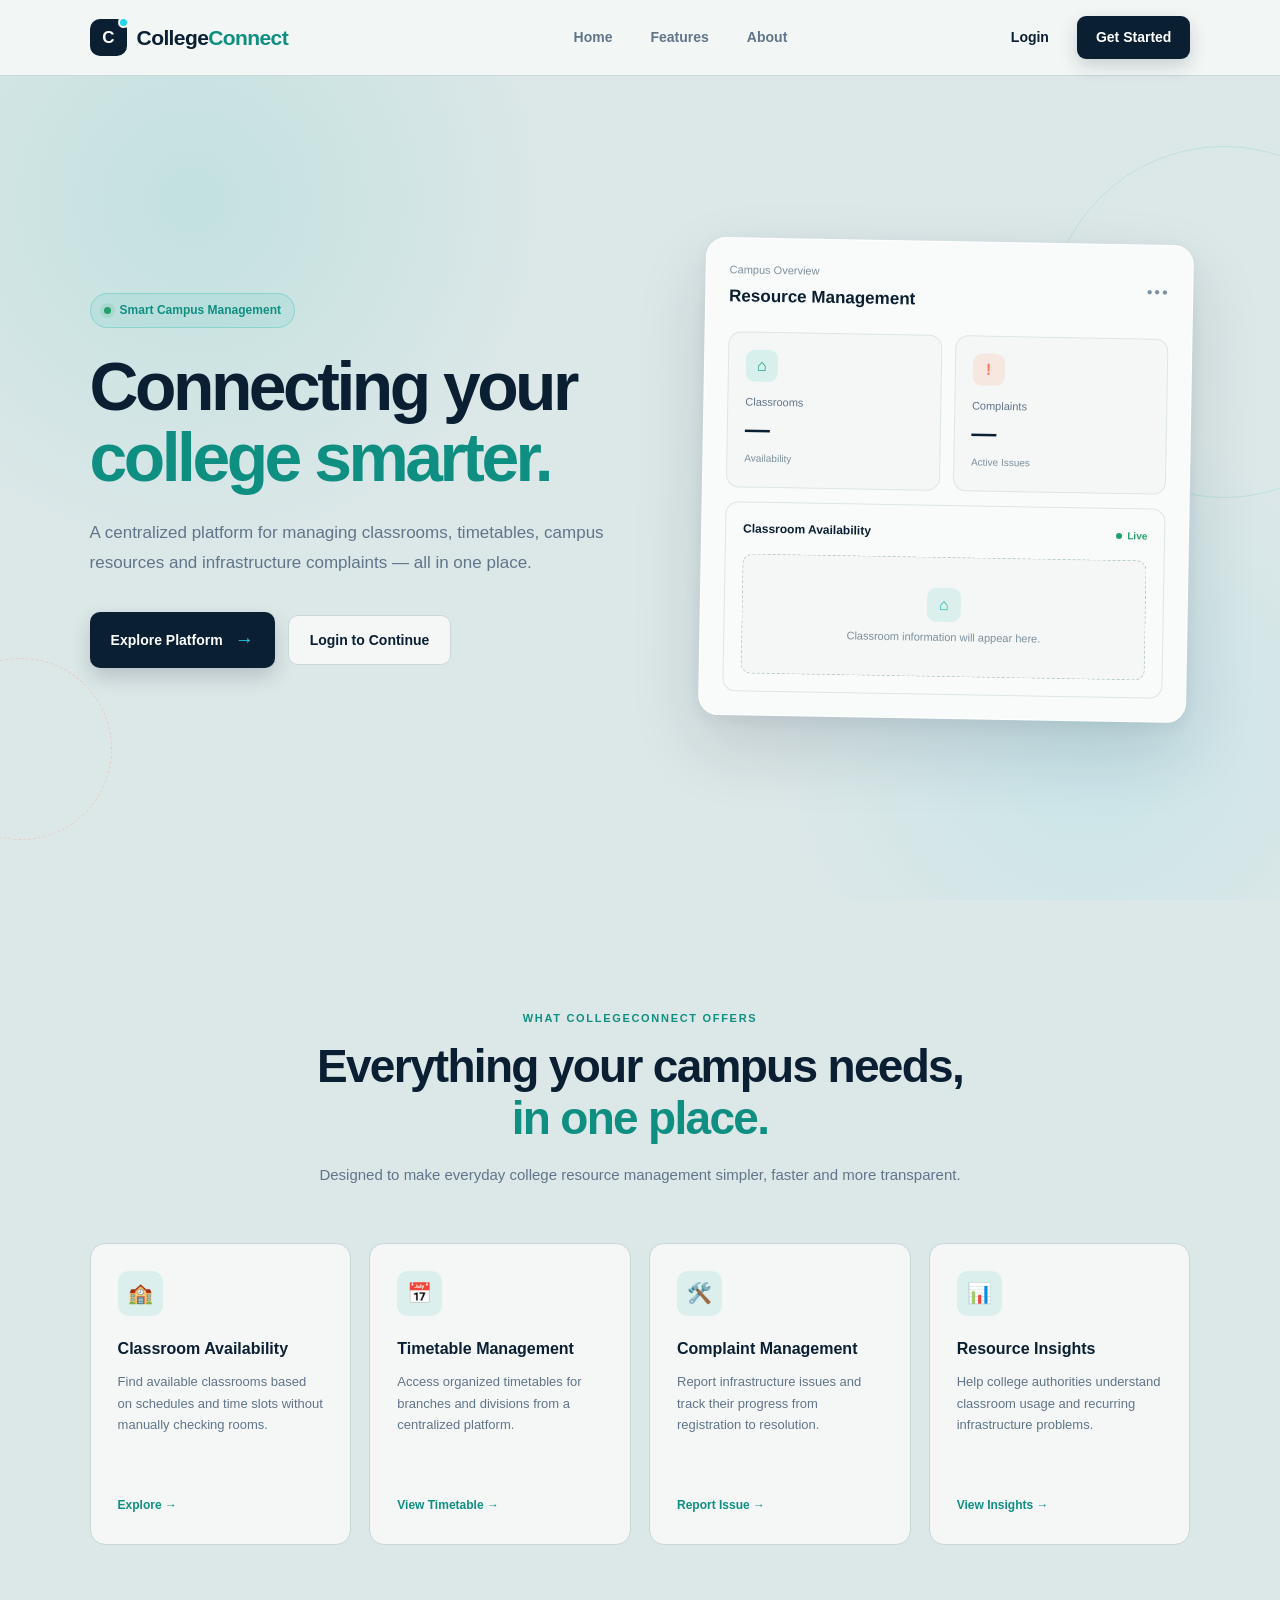
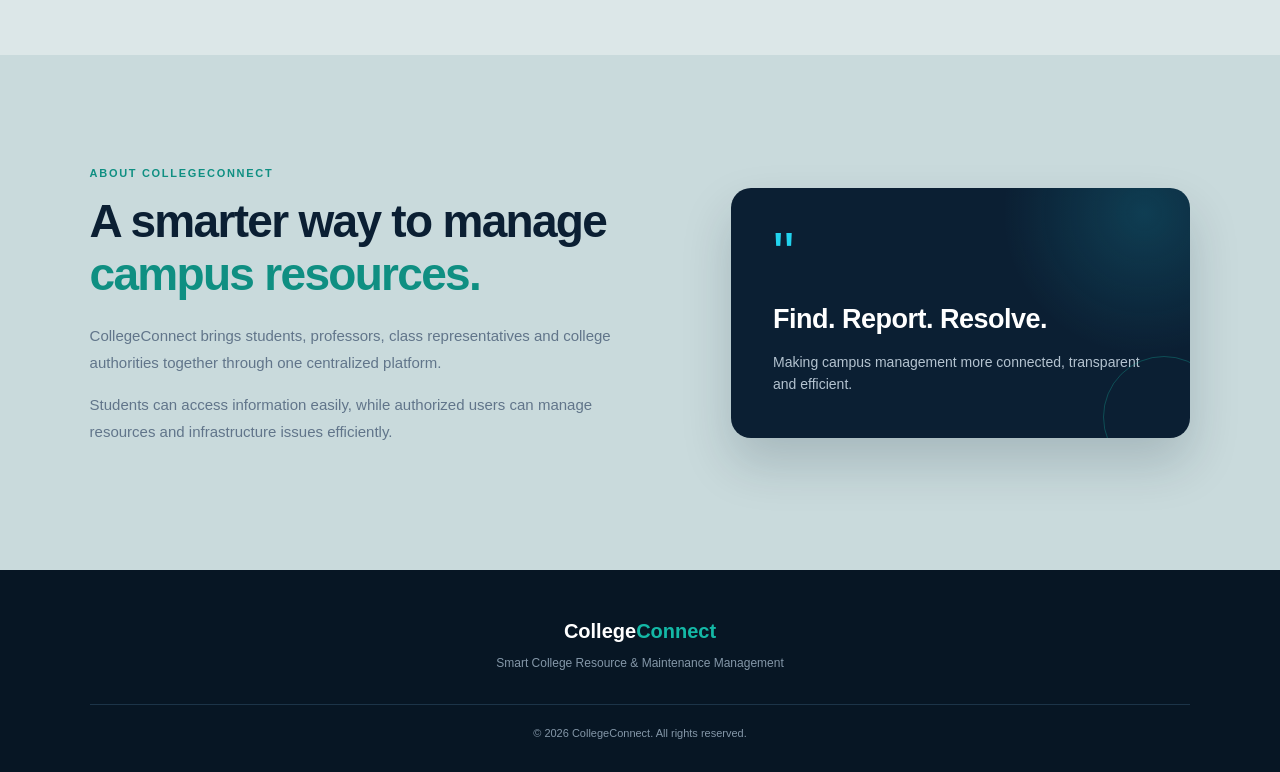
==== index.html @ b2b199e2 "Initial commit: CollegeConnect" ====
<!DOCTYPE html>
<html lang="en">
<head>
    <meta charset="UTF-8">
    <meta name="viewport" content="width=device-width, initial-scale=1.0">

    <title>CollegeConnect | Smart Campus Management</title>

    <!-- CSS -->
    <link rel="stylesheet" href="css/style.css">
</head>

<body>

    <!-- ================= NAVBAR ================= -->
    <header class="navbar">

        <div class="logo">
            <span class="logo-icon">C</span>
            <span>College<span class="logo-highlight">Connect</span></span>
        </div>

        <nav class="nav-links">
            <a href="#home">Home</a>
            <a href="#features">Features</a>
            <a href="#about">About</a>
        </nav>

        <div class="nav-buttons">
            <a href="#" class="login-btn">Login</a>
            <a href="#" class="get-started-btn">Get Started</a>
        </div>

    </header>


    <!-- ================= HERO SECTION ================= -->
    <main>

        <section class="hero" id="home">

            <div class="hero-content">

                <div class="hero-badge">
                    <span class="status-dot"></span>
                    Smart Campus Management
                </div>

                <h1>
                    Connecting your
                    <span>college smarter.</span>
                </h1>

                <p>
                    A centralized platform for managing classrooms,
                    timetables, campus resources and infrastructure
                    complaints — all in one place.
                </p>

                <div class="hero-buttons">

                    <a href="#features" class="primary-btn">
                        Explore Platform
                        <span>→</span>
                    </a>

                    <a href="#" class="secondary-btn">
                        Login to Continue
                    </a>

                </div>

            </div>


            <!-- HERO VISUAL -->

            <div class="hero-visual">

                <div class="dashboard-card">

                    <div class="card-top">

                        <div>
                            <small>Campus Overview</small>
                            <h3>Resource Management</h3>
                        </div>

                        <div class="card-menu">•••</div>

                    </div>


                    <div class="overview-grid">

                        <div class="overview-box">
                            <div class="box-icon classroom-icon">⌂</div>
                            <small>Classrooms</small>
                            <strong>—</strong>
                            <span>Availability</span>
                        </div>

                        <div class="overview-box">
                            <div class="box-icon complaint-icon">!</div>
                            <small>Complaints</small>
                            <strong>—</strong>
                            <span>Active Issues</span>
                        </div>

                    </div>


                    <div class="availability-card">

                        <div class="availability-heading">
                            <span>Classroom Availability</span>
                            <span class="live-status">
                                <i></i> Live
                            </span>
                        </div>

                        <div class="availability-placeholder">
                            <div class="placeholder-icon">⌂</div>

                            <p>
                                Classroom information will
                                appear here.
                            </p>
                        </div>

                    </div>

                </div>

            </div>

        </section>


        <!-- ================= FEATURES ================= -->

        <section class="features-section" id="features">

            <div class="section-heading">

                <div class="section-label">
                    WHAT COLLEGECONNECT OFFERS
                </div>

                <h2>
                    Everything your campus needs,
                    <span>in one place.</span>
                </h2>

                <p>
                    Designed to make everyday college resource
                    management simpler, faster and more transparent.
                </p>

            </div>


            <div class="features-grid">

                <!-- Feature 1 -->

                <div class="feature-card">

                    <div class="feature-icon">
                        🏫
                    </div>

                    <h3>Classroom Availability</h3>

                    <p>
                        Find available classrooms based on
                        schedules and time slots without
                        manually checking rooms.
                    </p>

                    <a href="#">Explore →</a>

                </div>


                <!-- Feature 2 -->

                <div class="feature-card">

                    <div class="feature-icon">
                        📅
                    </div>

                    <h3>Timetable Management</h3>

                    <p>
                        Access organized timetables for
                        branches and divisions from a
                        centralized platform.
                    </p>

                    <a href="#">View Timetable →</a>

                </div>


                <!-- Feature 3 -->

                <div class="feature-card">

                    <div class="feature-icon">
                        🛠️
                    </div>

                    <h3>Complaint Management</h3>

                    <p>
                        Report infrastructure issues and
                        track their progress from registration
                        to resolution.
                    </p>

                    <a href="#">Report Issue →</a>

                </div>


                <!-- Feature 4 -->

                <div class="feature-card">

                    <div class="feature-icon">
                        📊
                    </div>

                    <h3>Resource Insights</h3>

                    <p>
                        Help college authorities understand
                        classroom usage and recurring
                        infrastructure problems.
                    </p>

                    <a href="#">View Insights →</a>

                </div>

            </div>

        </section>


        <!-- ================= ABOUT ================= -->

        <section class="about-section" id="about">

            <div class="about-content">

                <div class="section-label">
                    ABOUT COLLEGECONNECT
                </div>

                <h2>
                    A smarter way to manage
                    <span>campus resources.</span>
                </h2>

                <p>
                    CollegeConnect brings students, professors,
                    class representatives and college authorities
                    together through one centralized platform.
                </p>

                <p>
                    Students can access information easily, while
                    authorized users can manage resources and
                    infrastructure issues efficiently.
                </p>

            </div>

            <div class="about-highlight">

                <div class="quote-mark">"</div>

                <h3>
                    Find. Report. Resolve.
                </h3>

                <p>
                    Making campus management more connected,
                    transparent and efficient.
                </p>

            </div>

        </section>

    </main>


    <!-- ================= FOOTER ================= -->

    <footer>

        <div class="footer-logo">
            College<span>Connect</span>
        </div>

        <p>
            Smart College Resource & Maintenance Management
        </p>

        <div class="footer-line"></div>

        <p class="copyright">
            © 2026 CollegeConnect. All rights reserved.
        </p>

    </footer>


    <!-- JavaScript -->
    <script src="js/script.js"></script>

</body>
</html>
---- css/style.css ----
/* =====================================================
   COLLEGECONNECT
   Smart Campus Resource Management
   ===================================================== */

:root {
    /* Main Colors */
    --navy: #0B1F33;
    --navy-light: #12314A;

    --teal: #14B8A6;
    --teal-dark: #0F8F82;

    --cyan: #22D3EE;
    --coral: #FF7A59;

    /* Backgrounds */
    --background: #DCE7E8;
    --card: #F4F7F6;
    --card-white: #F9FBFA;

    /* Text */
    --text: #102A43;
    --text-light: #61758A;

    /* Borders */
    --border: #C9D7D9;

    /* Status */
    --success: #22A06B;
}


/* =====================================================
   RESET
   ===================================================== */

* {
    margin: 0;
    padding: 0;
    box-sizing: border-box;
}

html {
    scroll-behavior: smooth;
}

body {
    font-family: "Segoe UI", Arial, sans-serif;

    background: var(--background);

    color: var(--text);

    line-height: 1.6;
}

a {
    text-decoration: none;
    color: inherit;
}

a,
button {
    transition: all 0.25s ease;
}


/* =====================================================
   NAVBAR
   ===================================================== */

.navbar {
    width: 100%;
    height: 76px;

    display: flex;
    align-items: center;
    justify-content: space-between;

    padding: 0 7%;

    background: rgba(244, 247, 246, 0.94);

    border-bottom: 1px solid var(--border);

    position: sticky;
    top: 0;

    z-index: 1000;

    backdrop-filter: blur(15px);
}


/* ================= LOGO ================= */

.logo {
    display: flex;
    align-items: center;
    gap: 10px;

    font-size: 21px;
    font-weight: 750;

    letter-spacing: -0.6px;

    color: var(--navy);
}

.logo-icon {
    width: 37px;
    height: 37px;

    display: flex;
    align-items: center;
    justify-content: center;

    border-radius: 10px;

    background: var(--navy);

    color: white;

    font-size: 17px;
    font-weight: 800;

    position: relative;
}

.logo-icon::after {
    content: "";

    position: absolute;

    width: 7px;
    height: 7px;

    border-radius: 50%;

    background: var(--cyan);

    right: -2px;
    top: -2px;

    border: 2px solid var(--card);
}

.logo-highlight {
    color: var(--teal-dark);
}


/* ================= NAVIGATION ================= */

.nav-links {
    display: flex;
    align-items: center;

    gap: 38px;

    margin-left: 80px;
}

.nav-links a {
    font-size: 14px;
    font-weight: 550;

    color: var(--text-light);

    position: relative;
}

.nav-links a::after {
    content: "";

    position: absolute;

    width: 0;
    height: 2px;

    left: 50%;
    bottom: -7px;

    background: var(--teal);

    transition: all 0.25s ease;
}

.nav-links a:hover {
    color: var(--navy);
}

.nav-links a:hover::after {
    width: 100%;
    left: 0;
}


/* ================= NAV BUTTONS ================= */

.nav-buttons {
    display: flex;
    align-items: center;

    gap: 10px;
}

.login-btn {
    padding: 10px 18px;

    font-size: 14px;
    font-weight: 650;

    color: var(--navy);
}

.login-btn:hover {
    color: var(--teal-dark);
}

.get-started-btn {
    padding: 10px 19px;

    border-radius: 9px;

    background: var(--navy);

    color: white;

    font-size: 14px;
    font-weight: 650;

    box-shadow: 0 7px 18px rgba(11, 31, 51, 0.18);
}

.get-started-btn:hover {
    background: var(--teal);

    transform: translateY(-2px);

    box-shadow: 0 10px 22px rgba(20, 184, 166, 0.25);
}


/* =====================================================
   HERO SECTION
   ===================================================== */

.hero {
    min-height: calc(100vh - 76px);

    padding: 90px 7% 105px;

    display: grid;

    grid-template-columns: 1fr 0.9fr;

    align-items: center;

    gap: 70px;

    position: relative;

    overflow: hidden;

    background:
        radial-gradient(
            circle at 15% 15%,
            rgba(20, 184, 166, 0.13),
            transparent 28%
        ),
        radial-gradient(
            circle at 85% 80%,
            rgba(34, 211, 238, 0.10),
            transparent 25%
        ),
        var(--background);
}


/* Decorative circles */

.hero::before {
    content: "";

    position: absolute;

    width: 350px;
    height: 350px;

    border: 1px solid rgba(20, 184, 166, 0.15);

    border-radius: 50%;

    right: -120px;
    top: 70px;
}

.hero::after {
    content: "";

    position: absolute;

    width: 180px;
    height: 180px;

    border: 1px dashed rgba(255, 122, 89, 0.25);

    border-radius: 50%;

    left: -70px;
    bottom: 60px;
}


/* ================= HERO CONTENT ================= */

.hero-content {
    max-width: 650px;

    position: relative;

    z-index: 2;
}

.hero-badge {
    display: inline-flex;
    align-items: center;
    gap: 9px;

    padding: 7px 13px;

    margin-bottom: 24px;

    border: 1px solid rgba(20, 184, 166, 0.28);

    border-radius: 50px;

    background: rgba(20, 184, 166, 0.09);

    color: var(--teal-dark);

    font-size: 12px;
    font-weight: 700;
}

.status-dot {
    width: 7px;
    height: 7px;

    border-radius: 50%;

    background: var(--success);

    box-shadow:
        0 0 0 4px rgba(34, 160, 107, 0.12);
}


/* ================= HERO HEADING ================= */

.hero h1 {
    font-size: clamp(46px, 5.3vw, 72px);

    line-height: 1.04;

    letter-spacing: -3.5px;

    font-weight: 800;

    color: var(--navy);

    margin-bottom: 25px;
}

.hero h1 span {
    display: block;

    color: var(--teal-dark);
}


/* ================= HERO DESCRIPTION ================= */

.hero-content > p {
    max-width: 570px;

    color: var(--text-light);

    font-size: 17px;

    line-height: 1.75;

    margin-bottom: 34px;
}


/* =====================================================
   HERO BUTTONS
   ===================================================== */

.hero-buttons {
    display: flex;
    align-items: center;

    gap: 13px;
}

.primary-btn {
    display: inline-flex;
    align-items: center;
    gap: 12px;

    padding: 13px 21px;

    border-radius: 10px;

    background: var(--navy);

    color: white;

    font-size: 14px;
    font-weight: 650;

    box-shadow:
        0 9px 20px rgba(11, 31, 51, 0.18);
}

.primary-btn span {
    font-size: 19px;

    color: var(--cyan);
}

.primary-btn:hover {
    background: var(--teal-dark);

    transform: translateY(-2px);

    box-shadow:
        0 12px 25px rgba(20, 184, 166, 0.25);
}

.secondary-btn {
    padding: 13px 21px;

    border: 1px solid var(--border);

    border-radius: 10px;

    background: var(--card);

    color: var(--navy);

    font-size: 14px;
    font-weight: 650;
}

.secondary-btn:hover {
    border-color: var(--teal);

    color: var(--teal-dark);

    background: var(--card-white);

    transform: translateY(-2px);
}


/* =====================================================
   HERO DASHBOARD VISUAL
   ===================================================== */

.hero-visual {
    display: flex;

    justify-content: center;

    position: relative;

    z-index: 2;
}

.dashboard-card {
    width: min(100%, 500px);

    padding: 23px;

    border: 1px solid rgba(255, 255, 255, 0.9);

    border-radius: 20px;

    background: var(--card-white);

    box-shadow:
        0 30px 70px rgba(11, 31, 51, 0.14),
        0 5px 15px rgba(11, 31, 51, 0.05);

    transform: rotate(1deg);

    transition: transform 0.3s ease;
}

.dashboard-card:hover {
    transform: rotate(0deg) translateY(-6px);
}


/* ================= DASHBOARD TOP ================= */

.card-top {
    display: flex;

    justify-content: space-between;
    align-items: center;

    margin-bottom: 22px;
}

.card-top small {
    display: block;

    color: #7C909D;

    font-size: 11px;

    margin-bottom: 3px;
}

.card-top h3 {
    font-size: 17px;

    color: var(--navy);
}

.card-menu {
    color: #7C909D;

    letter-spacing: 2px;
}


/* =====================================================
   OVERVIEW BOXES
   ===================================================== */

.overview-grid {
    display: grid;

    grid-template-columns: 1fr 1fr;

    gap: 13px;

    margin-bottom: 14px;
}

.overview-box {
    padding: 17px;

    border: 1px solid #DCE5E7;

    border-radius: 13px;

    background: var(--card);
}

.box-icon {
    width: 32px;
    height: 32px;

    display: flex;

    align-items: center;
    justify-content: center;

    border-radius: 9px;

    margin-bottom: 12px;

    font-weight: bold;
}

.classroom-icon {
    background: rgba(20, 184, 166, 0.12);

    color: var(--teal-dark);
}

.complaint-icon {
    background: rgba(255, 122, 89, 0.13);

    color: var(--coral);
}

.overview-box small {
    display: block;

    color: var(--text-light);

    font-size: 11px;

    margin-bottom: 3px;
}

.overview-box strong {
    display: block;

    font-size: 25px;

    color: var(--navy);

    line-height: 1.2;
}

.overview-box span {
    color: #7C909D;

    font-size: 10px;
}


/* =====================================================
   AVAILABILITY CARD
   ===================================================== */

.availability-card {
    padding: 17px;

    border: 1px solid #DCE5E7;

    border-radius: 13px;

    background: var(--card-white);
}

.availability-heading {
    display: flex;

    justify-content: space-between;

    align-items: center;

    margin-bottom: 15px;

    font-size: 12px;

    font-weight: 650;

    color: var(--navy);
}

.live-status {
    display: flex;

    align-items: center;

    gap: 5px;

    color: var(--success);

    font-size: 10px;
}

.live-status i {
    width: 6px;
    height: 6px;

    border-radius: 50%;

    background: var(--success);
}

.availability-placeholder {
    min-height: 120px;

    display: flex;

    flex-direction: column;

    align-items: center;

    justify-content: center;

    border: 1px dashed #B9CBCD;

    border-radius: 10px;

    background: var(--card);
}

.placeholder-icon {
    width: 34px;
    height: 34px;

    display: flex;

    align-items: center;
    justify-content: center;

    margin-bottom: 7px;

    border-radius: 9px;

    background: rgba(20, 184, 166, 0.11);

    color: var(--teal);
}

.availability-placeholder p {
    color: #7C909D;

    font-size: 11px;
}


/* =====================================================
   FEATURES SECTION
   ===================================================== */

.features-section {
    padding: 110px 7%;

    background: var(--background);
}

.section-heading {
    max-width: 680px;

    margin: 0 auto 55px;

    text-align: center;
}

.section-label {
    margin-bottom: 12px;

    color: var(--teal-dark);

    font-size: 11px;

    font-weight: 750;

    letter-spacing: 1.7px;
}

.section-heading h2,
.about-content h2 {
    color: var(--navy);

    font-size: clamp(32px, 4vw, 46px);

    line-height: 1.15;

    letter-spacing: -1.7px;

    margin-bottom: 17px;
}

.section-heading h2 span,
.about-content h2 span {
    color: var(--teal-dark);
}

.section-heading > p {
    color: var(--text-light);

    font-size: 15px;

    line-height: 1.7;
}


/* =====================================================
   FEATURE GRID
   ===================================================== */

.features-grid {
    max-width: 1200px;

    margin: auto;

    display: grid;

    grid-template-columns: repeat(4, 1fr);

    gap: 18px;
}

.feature-card {
    padding: 27px;

    border: 1px solid #C7D5D7;

    border-radius: 15px;

    background: var(--card);

    position: relative;

    overflow: hidden;

    transition: all 0.3s ease;
}

.feature-card::before {
    content: "";

    position: absolute;

    width: 0;
    height: 3px;

    left: 0;
    top: 0;

    background: var(--teal);

    transition: width 0.3s ease;
}

.feature-card:hover::before {
    width: 100%;
}

.feature-card:hover {
    transform: translateY(-6px);

    border-color: #9FC6C5;

    background: var(--card-white);

    box-shadow:
        0 18px 35px rgba(11, 31, 51, 0.09);
}


/* ================= FEATURE ICON ================= */

.feature-icon {
    width: 45px;
    height: 45px;

    display: flex;

    align-items: center;
    justify-content: center;

    margin-bottom: 20px;

    border-radius: 11px;

    background: rgba(20, 184, 166, 0.11);

    font-size: 20px;
}

.feature-card h3 {
    margin-bottom: 10px;

    color: var(--navy);

    font-size: 16px;
}

.feature-card p {
    min-height: 105px;

    margin-bottom: 15px;

    color: var(--text-light);

    font-size: 13px;

    line-height: 1.65;
}

.feature-card a {
    color: var(--teal-dark);

    font-size: 12px;

    font-weight: 750;
}

.feature-card a:hover {
    color: var(--navy);
}


/* =====================================================
   ABOUT SECTION
   ===================================================== */

.about-section {
    padding: 110px 7%;

    display: grid;

    grid-template-columns: 1.1fr 0.9fr;

    align-items: center;

    gap: 80px;

    background: #C9DADC;
}

.about-content {
    max-width: 650px;
}

.about-content h2 {
    margin-bottom: 22px;
}

.about-content p {
    margin-bottom: 15px;

    color: var(--text-light);

    font-size: 15px;

    line-height: 1.8;
}


/* ================= ABOUT HIGHLIGHT ================= */

.about-highlight {
    padding: 42px;

    border-radius: 20px;

    background:
        radial-gradient(
            circle at 90% 10%,
            rgba(34, 211, 238, 0.17),
            transparent 30%
        ),
        var(--navy);

    color: white;

    box-shadow:
        0 25px 50px rgba(11, 31, 51, 0.18);

    position: relative;

    overflow: hidden;
}

.about-highlight::after {
    content: "";

    position: absolute;

    width: 120px;
    height: 120px;

    border: 1px solid rgba(20, 184, 166, 0.3);

    border-radius: 50%;

    right: -35px;
    bottom: -40px;
}

.quote-mark {
    color: var(--cyan);

    font-size: 60px;

    line-height: 0.8;

    margin-bottom: 20px;
}

.about-highlight h3 {
    margin-bottom: 10px;

    font-size: 27px;

    letter-spacing: -0.5px;
}

.about-highlight p {
    color: #B4C3D0;

    font-size: 14px;
}


/* =====================================================
   FOOTER
   ===================================================== */

footer {
    padding: 45px 7% 30px;

    background: #071624;

    color: white;

    text-align: center;
}

.footer-logo {
    margin-bottom: 7px;

    font-size: 20px;

    font-weight: 750;
}

.footer-logo span {
    color: var(--teal);
}

footer > p {
    color: #8497A8;

    font-size: 12px;
}

.footer-line {
    height: 1px;

    max-width: 1100px;

    margin: 30px auto 20px;

    background: #1C3448;
}

.copyright {
    font-size: 11px;
}


/* =====================================================
   RESPONSIVE DESIGN
   ===================================================== */

@media (max-width: 1000px) {

    .nav-links {
        margin-left: 0;
    }

    .hero {
        grid-template-columns: 1fr;

        padding-top: 70px;

        text-align: center;
    }

    .hero-content {
        margin: auto;
    }

    .hero-content > p {
        margin-left: auto;
        margin-right: auto;
    }

    .hero-buttons {
        justify-content: center;
    }

    .hero-visual {
        margin-top: 20px;
    }

    .features-grid {
        grid-template-columns: repeat(2, 1fr);
    }

    .about-section {
        grid-template-columns: 1fr;
    }

    .about-highlight {
        max-width: 600px;
    }
}


@media (max-width: 700px) {

    .navbar {
        height: auto;

        padding: 16px 5%;

        flex-wrap: wrap;

        gap: 15px;
    }

    .nav-links {
        order: 3;

        width: 100%;

        justify-content: center;

        gap: 25px;
    }

    .nav-buttons {
        margin-left: auto;
    }

    .get-started-btn {
        display: none;
    }

    .hero {
        padding: 60px 5% 80px;
    }

    .hero h1 {
        font-size: 46px;

        letter-spacing: -2px;
    }

    .hero-buttons {
        flex-direction: column;

        width: 100%;
    }

    .primary-btn,
    .secondary-btn {
        width: 100%;

        justify-content: center;
    }

    .dashboard-card {
        padding: 17px;
    }

    .features-section,
    .about-section {
        padding: 80px 5%;
    }

    .features-grid {
        grid-template-columns: 1fr;
    }

    .feature-card p {
        min-height: auto;
    }

    .about-highlight {
        padding: 30px;
    }
}


@media (max-width: 450px) {

    .logo {
        font-size: 18px;
    }

    .logo-icon {
        width: 32px;
        height: 32px;
    }

    .nav-links {
        font-size: 12px;
    }

    .nav-links a {
        font-size: 12px;
    }

    .hero h1 {
        font-size: 39px;
    }

    .hero-content > p {
        font-size: 15px;
    }

    .overview-grid {
        grid-template-columns: 1fr;
    }
}
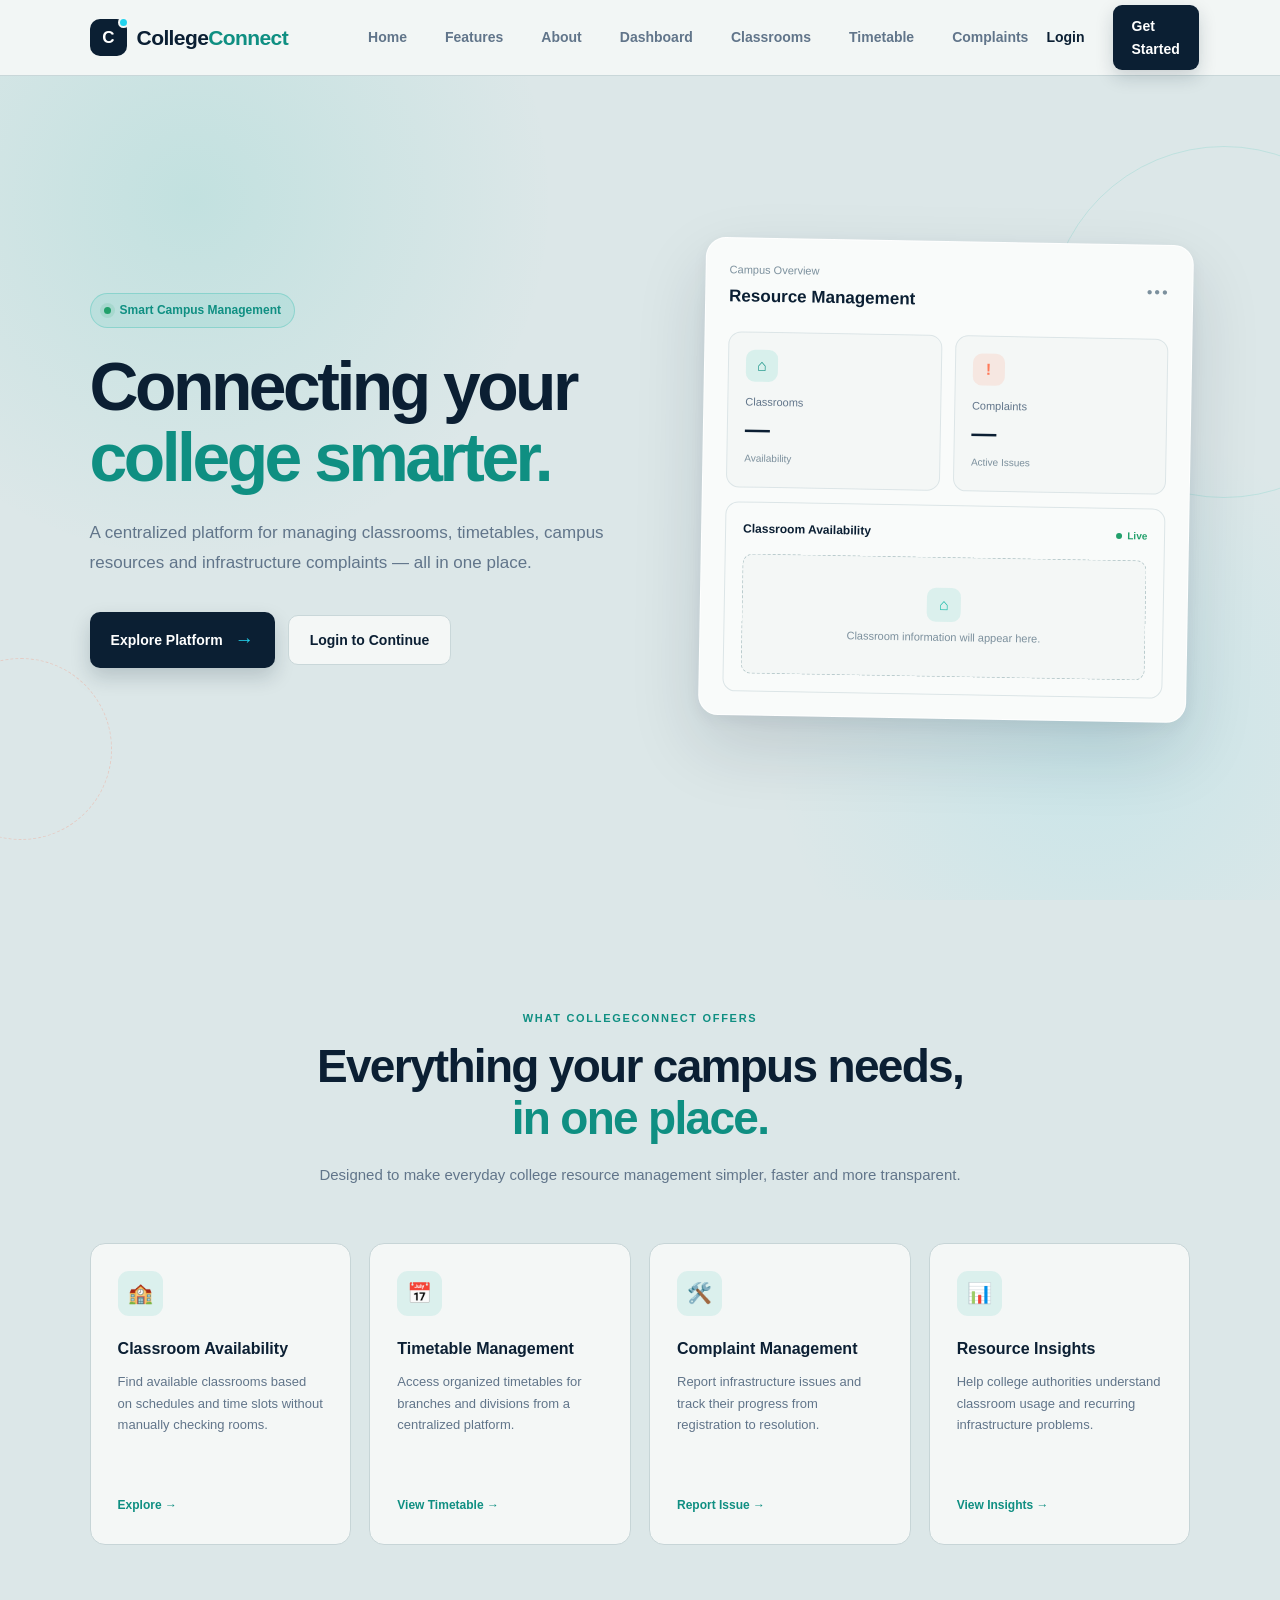
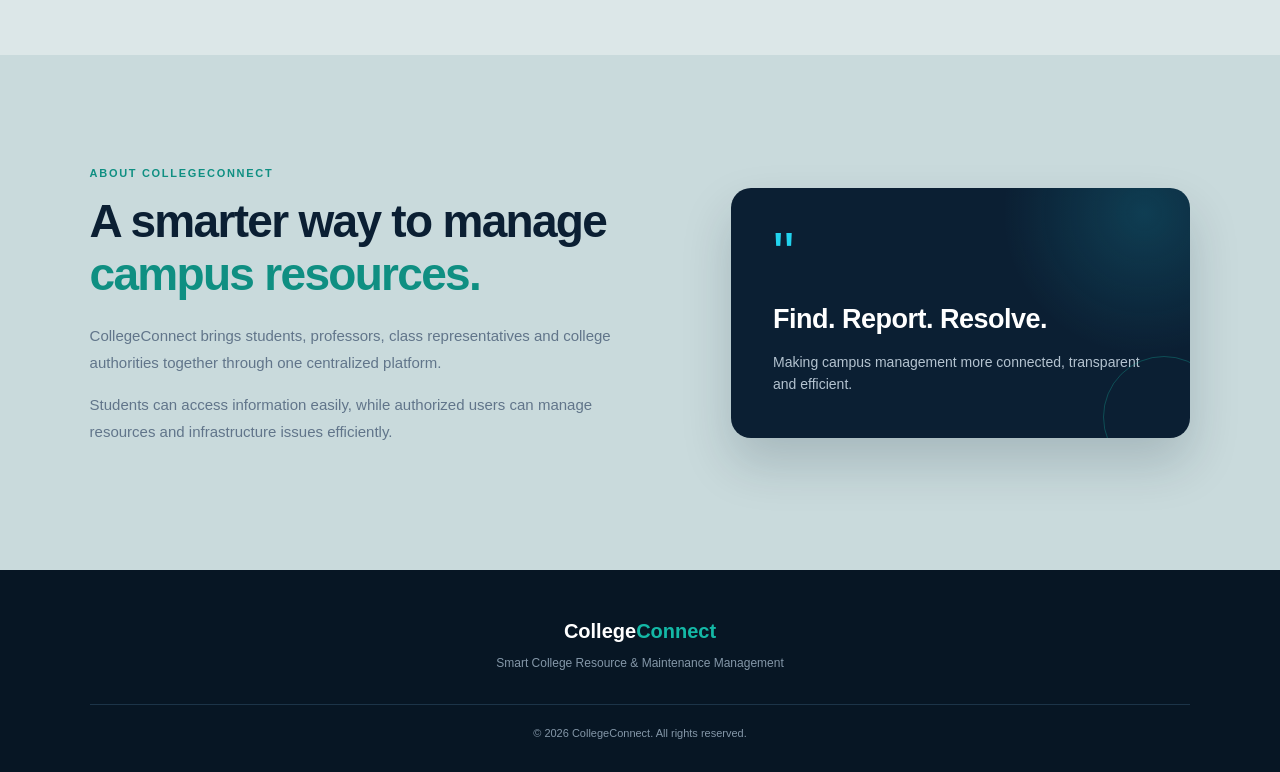
==== commit b9a54565: "Update homepage navigation links" ====
--- a/index.html
+++ b/index.html
@@ -1,3 +1,4 @@
+
 <!DOCTYPE html>
 <html lang="en">
 <head>
@@ -21,14 +22,18 @@
         </div>
 
         <nav class="nav-links">
-            <a href="#home">Home</a>
-            <a href="#features">Features</a>
-            <a href="#about">About</a>
+            <a href="index.html#home">Home</a>
+            <a href="index.html#features">Features</a>
+            <a href="index.html#about">About</a>
+            <a href="dashboard.html">Dashboard</a>
+            <a href="classrooms.html">Classrooms</a>
+            <a href="timetable.html">Timetable</a>
+            <a href="complaints.html">Complaints</a>
         </nav>
 
         <div class="nav-buttons">
-            <a href="#" class="login-btn">Login</a>
-            <a href="#" class="get-started-btn">Get Started</a>
+            <a href="login.html" class="login-btn">Login</a>
+            <a href="dashboard.html" class="get-started-btn">Get Started</a>
         </div>
 
     </header>
@@ -59,12 +64,12 @@
 
                 <div class="hero-buttons">
 
-                    <a href="#features" class="primary-btn">
+                    <a href="dashboard.html" class="primary-btn">
                         Explore Platform
                         <span>→</span>
                     </a>
 
-                    <a href="#" class="secondary-btn">
+                    <a href="login.html" class="secondary-btn">
                         Login to Continue
                     </a>
 
@@ -178,7 +183,7 @@
                         manually checking rooms.
                     </p>
 
-                    <a href="#">Explore →</a>
+                    <a href="classrooms.html">Explore →</a>
 
                 </div>
 
@@ -199,7 +204,7 @@
                         centralized platform.
                     </p>
 
-                    <a href="#">View Timetable →</a>
+                    <a href="timetable.html">View Timetable →</a>
 
                 </div>
 
@@ -220,7 +225,7 @@
                         to resolution.
                     </p>
 
-                    <a href="#">Report Issue →</a>
+                    <a href="complaints.html">Report Issue →</a>
 
                 </div>
 
@@ -241,7 +246,7 @@
                         infrastructure problems.
                     </p>
 
-                    <a href="#">View Insights →</a>
+                    <a href="analytics.html">View Insights →</a>
 
                 </div>
 
@@ -324,4 +329,4 @@
     <script src="js/script.js"></script>
 
 </body>
-</html>+</html>
